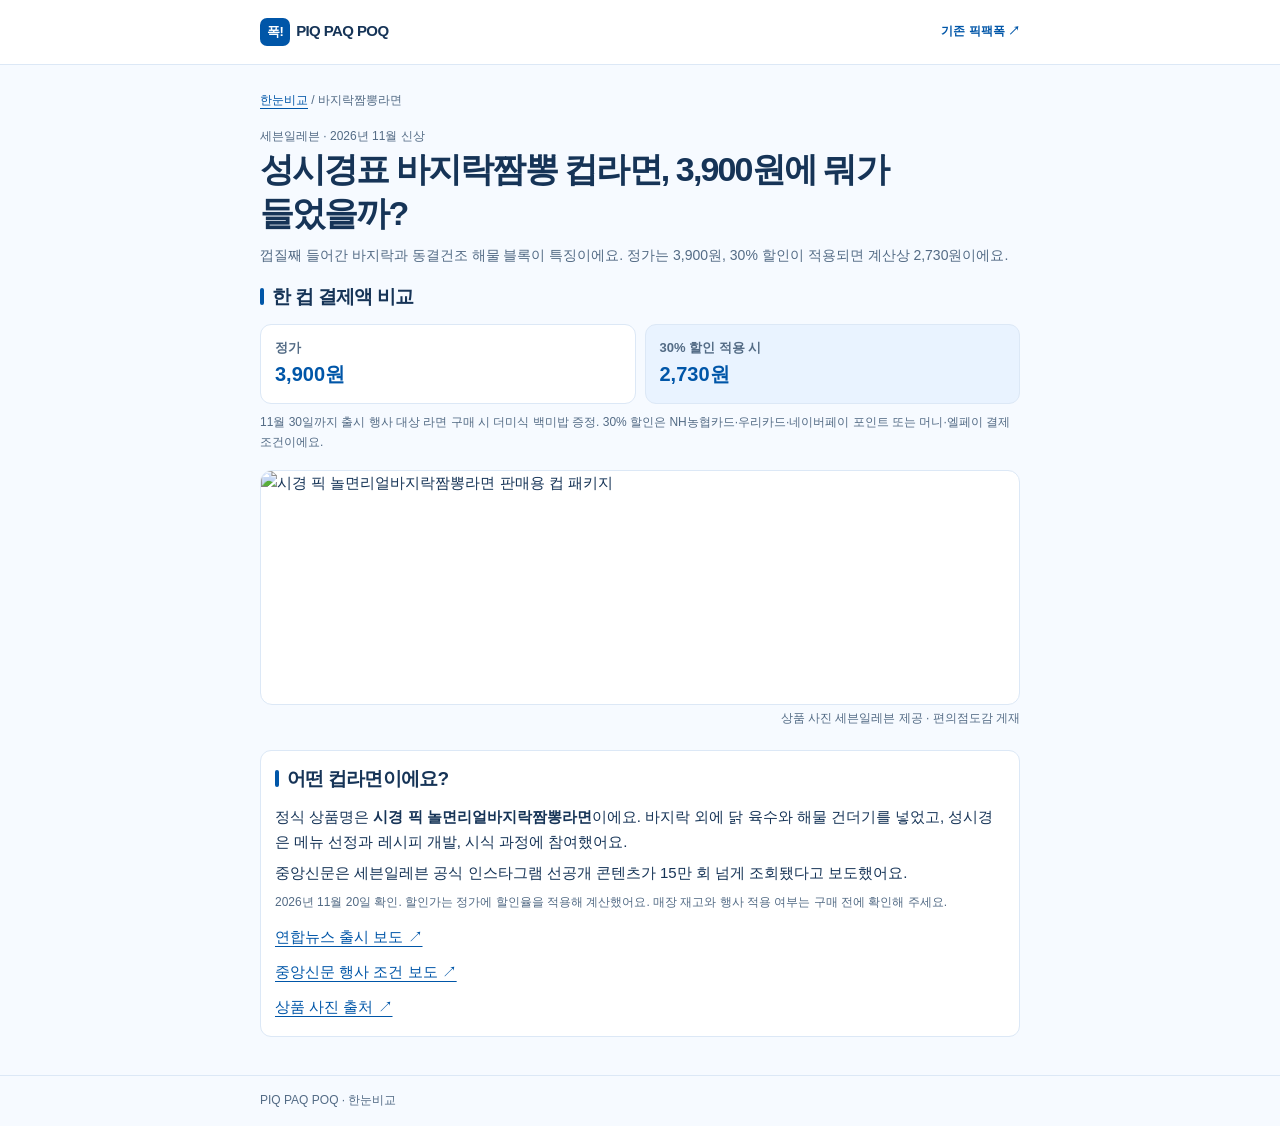
==== compare/seven-eleven-sikyung-clam-ramen/index.html @ 1eae4dd6 "Add files via upload" ====
<!doctype html>
<html lang="ko">
<head>
  <meta charset="utf-8">
  <meta name="viewport" content="width=device-width, initial-scale=1">
  <meta name="description" content="세븐일레븐 시경 픽 바지락짬뽕라면의 건더기 구성, 정가, 행사 결제액과 결제 조건을 비교했어요.">
  <title>성시경 바지락짬뽕라면 가격·행사 비교 | 픽팩폭 한눈비교</title>
  <link rel="stylesheet" href="../../assets/site.css">
</head>
<body>
  <header class="site-header">
    <div class="wrap header-inner">
      <a class="brand" href="../../"><span class="brand-mark" aria-hidden="true">폭!</span>PIQ PAQ POQ</a>
      <a class="back" href="https://piqpaqpoq.github.io/piqpaqpoq/">기존 픽팩폭 ↗</a>
    </div>
  </header>
  <main class="wrap">
    <nav class="crumb" aria-label="현재 위치"><a href="../../">한눈비교</a> / 바지락짬뽕라면</nav>
    <article class="ramen-compare">
      <p class="kicker">세븐일레븐 · 2026년 11월 신상</p>
      <h1>성시경표 바지락짬뽕 컵라면, 3,900원에 뭐가 들었을까?</h1>
      <p class="detail-intro">껍질째 들어간 바지락과 동결건조 해물 블록이 특징이에요. 정가는 3,900원, 30% 할인이 적용되면 계산상 2,730원이에요.</p>
      <section aria-labelledby="price-title">
        <h2 class="section-heading" id="price-title">한 컵 결제액 비교</h2>
        <div class="product-list ramen-prices">
          <div class="product"><h3>정가</h3><p><strong>3,900원</strong></p></div>
          <div class="product"><h3>30% 할인 적용 시</h3><p><strong>2,730원</strong></p></div>
        </div>
        <p class="note ramen-note">11월 30일까지 출시 행사 대상 라면 구매 시 더미식 백미밥 증정. 30% 할인은 NH농협카드·우리카드·네이버페이 포인트 또는 머니·엘페이 결제 조건이에요.</p>
      </section>
      <figure>
        <img class="ramen-image" src="https://pyeondogam.com/img/p/1730.webp" width="900" height="900" alt="시경 픽 놀면리얼바지락짬뽕라면 판매용 컵 패키지">
        <figcaption>상품 사진 세븐일레븐 제공 · 편의점도감 게재</figcaption>
      </figure>
      <section class="notes" aria-labelledby="product-title">
        <h2 class="section-heading" id="product-title">어떤 컵라면이에요?</h2>
        <p>정식 상품명은 <strong>시경 픽 놀면리얼바지락짬뽕라면</strong>이에요. 바지락 외에 닭 육수와 해물 건더기를 넣었고, 성시경은 메뉴 선정과 레시피 개발, 시식 과정에 참여했어요.</p>
        <p>중앙신문은 세븐일레븐 공식 인스타그램 선공개 콘텐츠가 15만 회 넘게 조회됐다고 보도했어요.</p>
        <p class="note">2026년 11월 20일 확인. 할인가는 정가에 할인율을 적용해 계산했어요. 매장 재고와 행사 적용 여부는 구매 전에 확인해 주세요.</p>
        <p><a href="https://www.yna.co.kr/view/AKR20261120024400030">연합뉴스 출시 보도 ↗</a><br>
        <a href="https://www.jasm.co.kr/news/view/325911">중앙신문 행사 조건 보도 ↗</a><br>
        <a href="https://pyeondogam.com/p/1730/">상품 사진 출처 ↗</a></p>
      </section>
    </article>
  </main>
  <footer><div class="wrap">PIQ PAQ POQ · 한눈비교</div></footer>
</body>
</html>
---- assets/site.css ----
:root {
  --blue: #0056a8;
  --bg: #f6faff;
  --ink: #163457;
  --muted: #536b85;
  --line: #dce8f6;
  --wash: #e9f3ff;
}
* { box-sizing: border-box; }
body { margin: 0; background: var(--bg); color: var(--ink); font: 15px/1.65 "Noto Sans CJK KR", "Apple SD Gothic Neo", "Malgun Gothic", sans-serif; }
a { color: var(--blue); text-underline-offset: 4px; }
a:focus-visible { outline: 3px solid var(--blue); outline-offset: 4px; }
img { display: block; max-width: 100%; }
h1, h2, h3, p, figure { margin: 0; }
.wrap { width: min(100% - 36px, 760px); margin-inline: auto; }
.site-header { background: white; border-bottom: 1px solid var(--line); }
.header-inner { display: flex; align-items: center; justify-content: space-between; gap: 12px; min-height: 64px; }
.brand, .back, .card { text-decoration: none; }
.brand { color: var(--ink); font-weight: 800; letter-spacing: -.04em; white-space: nowrap; }
.brand-mark { display: inline-block; background: var(--blue); color: white; padding: 3px 7px; border-radius: 7px; margin-right: 6px; font-size: 13px; }
.back { font-size: 12px; font-weight: 700; white-space: nowrap; padding-block: 10px; }
main { padding-block: 26px 38px; }
.hero { background: var(--wash); border: 1px solid var(--line); border-radius: 14px; padding: 22px 20px; margin-bottom: 27px; }
h1 { font-size: clamp(24px, 5.7vw, 34px); line-height: 1.32; letter-spacing: -.055em; }
.hero p { margin-top: 9px; color: var(--muted); font-size: 14px; }
.section-heading { font-size: 19px; margin-bottom: 11px; letter-spacing: -.04em; }
.section-heading::before { content: ""; display: inline-block; width: 4px; height: 17px; margin-right: 8px; border-radius: 4px; background: var(--blue); vertical-align: -2px; }
.card { display: grid; grid-template-columns: 104px minmax(0, 1fr); align-items: center; gap: 13px; padding: 11px; background: white; color: var(--ink); border: 1px solid #c9dff3; border-radius: 13px; }
.card:hover { border-color: var(--blue); }
.card img { width: 104px; height: 104px; object-fit: cover; object-position: 50% 64%; border-radius: 8px; background: var(--wash); }
.card h3 { font-size: 17px; line-height: 1.45; margin: 4px 0 7px; letter-spacing: -.035em; word-break: keep-all; }
.kicker, .crumb, figcaption, .note { color: var(--muted); font-size: 12px; }
.card-link { color: var(--blue); font-size: 13px; font-weight: 700; }
.crumb { margin-bottom: 16px; }
.detail-intro { color: var(--muted); margin: 8px 0 14px; font-size: 14px; }
article figure { margin-top: 17px; }
.detail-image { width: 100%; height: 184px; object-fit: cover; object-position: 50% 67%; border-radius: 12px; background: var(--wash); }
figcaption { text-align: right; margin-top: 4px; }
.price { display: flex; align-items: baseline; flex-wrap: wrap; gap: 4px 10px; color: var(--blue); font-size: 13px; font-weight: 700; background: var(--wash); border-radius: 9px; padding: 8px 14px; margin: 12px 0 15px; }
.price strong { font-size: 19px; }
.product-list { display: grid; gap: 9px; }
.product, .notes { background: white; border: 1px solid var(--line); border-radius: 11px; padding: 12px 14px; }
.product h3 { font-size: 17px; }
.product p { font-size: 14px; }
.product .note { margin-top: 4px; font-size: 12px; }
.notes { margin-top: 21px; }
.notes p + p { margin-top: 7px; }
.notes a { display: inline-block; padding-block: 5px; }
footer { border-top: 1px solid var(--line); padding: 15px 0; font-size: 12px; color: var(--muted); }
@media (min-width: 620px) {
  .product-list { grid-template-columns: repeat(2, minmax(0, 1fr)); }
  .card { grid-template-columns: 154px minmax(0, 1fr); }
  .card img { width: 154px; height: 154px; }
  .detail-image { height: clamp(290px, 42vw, 380px); }
}

.card + .card { margin-top: 10px; }
.ramen-compare h1, .ramen-compare .detail-intro { word-break: keep-all; }
.ramen-prices { grid-template-columns: repeat(2, minmax(0, 1fr)); }
.ramen-prices .product:last-child { background: var(--wash); }
.ramen-prices h3 { color: var(--muted); font-size: 13px; }
.ramen-prices strong { color: var(--blue); font-size: 20px; }
.ramen-note { margin-top: 9px; }
.ramen-image { width: 100%; height: 235px; object-fit: contain; background: white; border: 1px solid var(--line); border-radius: 12px; }
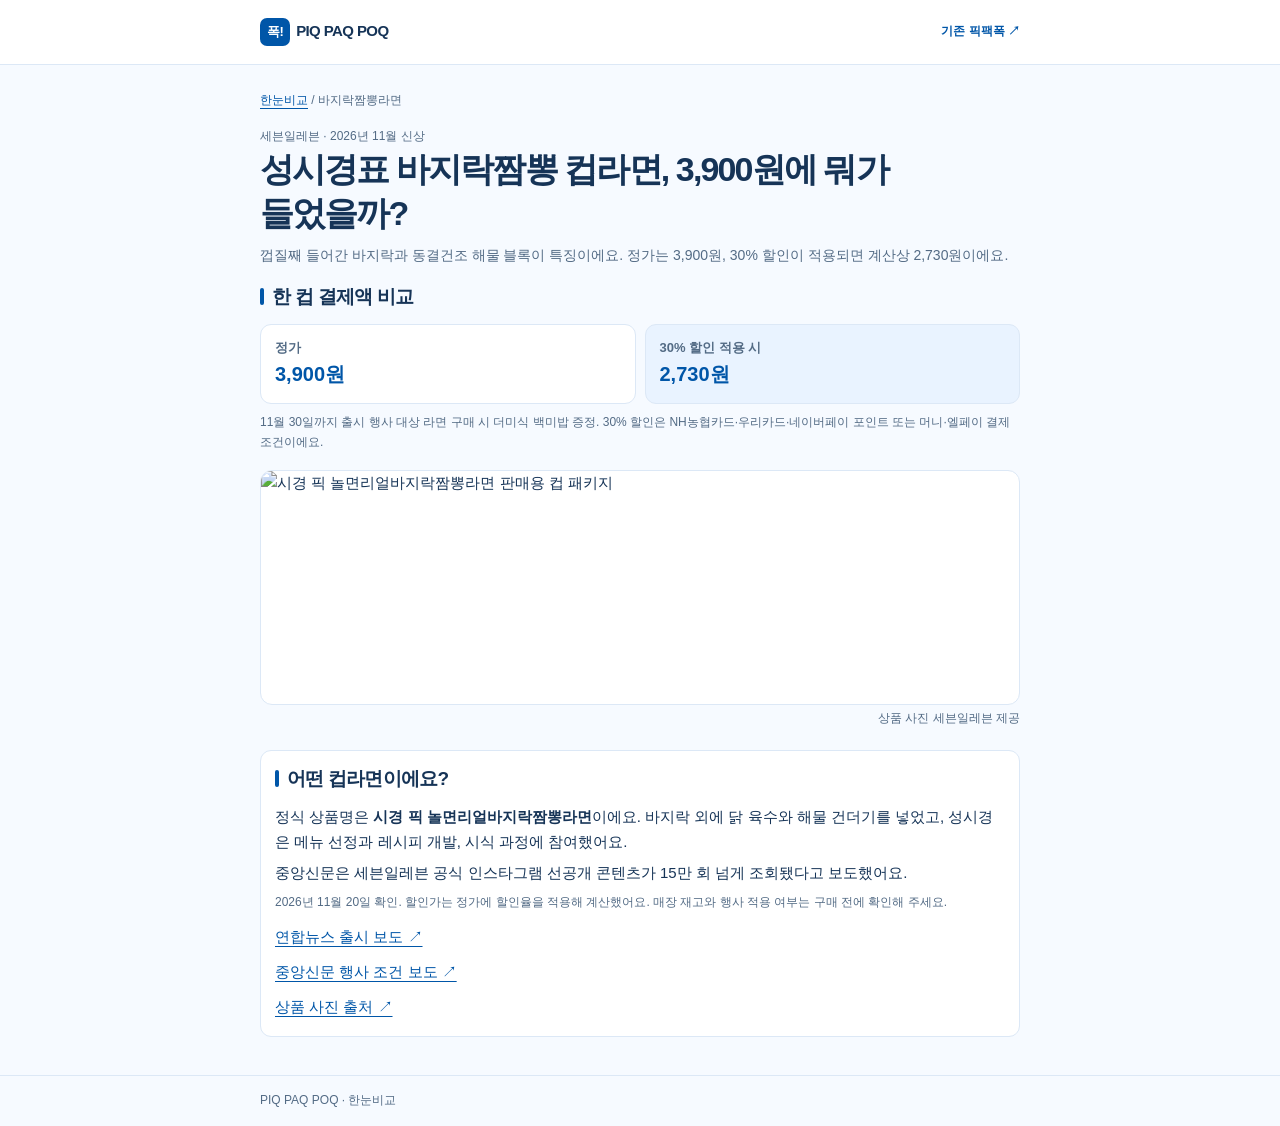
==== commit 6e2bb38a: "Add files via upload" ====
--- a/compare/seven-eleven-sikyung-clam-ramen/index.html
+++ b/compare/seven-eleven-sikyung-clam-ramen/index.html
@@ -30,7 +30,7 @@
       </section>
       <figure>
         <img class="ramen-image" src="https://pyeondogam.com/img/p/1730.webp" width="900" height="900" alt="시경 픽 놀면리얼바지락짬뽕라면 판매용 컵 패키지">
-        <figcaption>상품 사진 세븐일레븐 제공 · 편의점도감 게재</figcaption>
+        <figcaption>상품 사진 세븐일레븐 제공</figcaption>
       </figure>
       <section class="notes" aria-labelledby="product-title">
         <h2 class="section-heading" id="product-title">어떤 컵라면이에요?</h2>
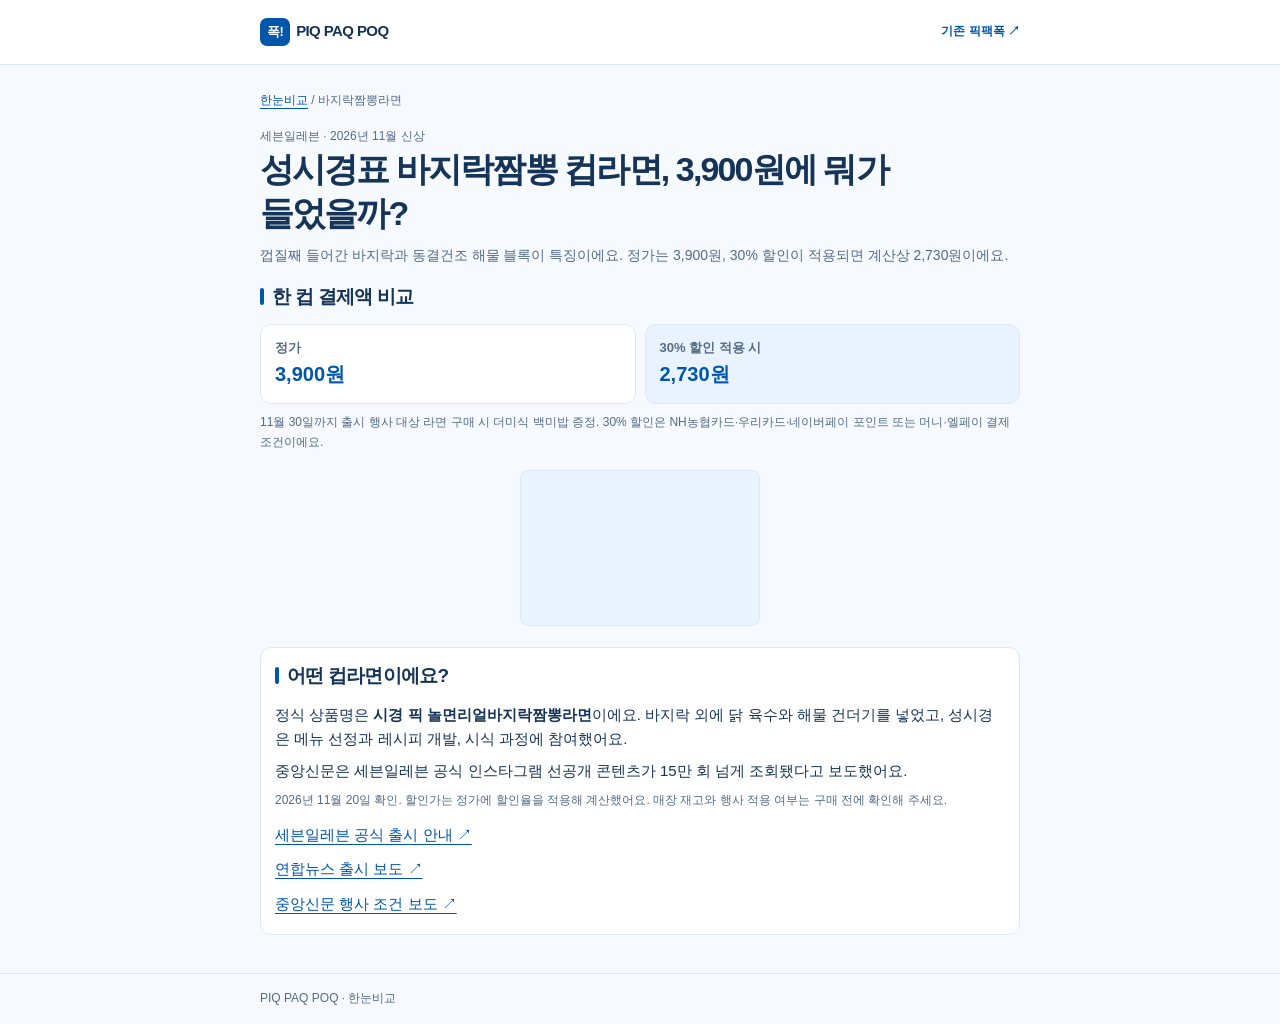
==== commit 206404e8: "Add files via upload" ====
--- a/compare/seven-eleven-sikyung-clam-ramen/index.html
+++ b/compare/seven-eleven-sikyung-clam-ramen/index.html
@@ -28,18 +28,17 @@
         </div>
         <p class="note ramen-note">11월 30일까지 출시 행사 대상 라면 구매 시 더미식 백미밥 증정. 30% 할인은 NH농협카드·우리카드·네이버페이 포인트 또는 머니·엘페이 결제 조건이에요.</p>
       </section>
-      <figure>
-        <img class="ramen-image" src="https://pyeondogam.com/img/p/1730.webp" width="900" height="900" alt="시경 픽 놀면리얼바지락짬뽕라면 판매용 컵 패키지">
-        <figcaption>상품 사진 세븐일레븐 제공</figcaption>
+      <figure class="ramen-photo ramen-photo-detail">
+        <img src="https://www.7-eleven.co.kr/upload/event/20261118175341324r603.png" width="625" height="467" alt="세븐일레븐 놀면리얼바지락짬뽕라면 판매용 컵 패키지">
       </figure>
       <section class="notes" aria-labelledby="product-title">
         <h2 class="section-heading" id="product-title">어떤 컵라면이에요?</h2>
         <p>정식 상품명은 <strong>시경 픽 놀면리얼바지락짬뽕라면</strong>이에요. 바지락 외에 닭 육수와 해물 건더기를 넣었고, 성시경은 메뉴 선정과 레시피 개발, 시식 과정에 참여했어요.</p>
         <p>중앙신문은 세븐일레븐 공식 인스타그램 선공개 콘텐츠가 15만 회 넘게 조회됐다고 보도했어요.</p>
         <p class="note">2026년 11월 20일 확인. 할인가는 정가에 할인율을 적용해 계산했어요. 매장 재고와 행사 적용 여부는 구매 전에 확인해 주세요.</p>
-        <p><a href="https://www.yna.co.kr/view/AKR20261120024400030">연합뉴스 출시 보도 ↗</a><br>
-        <a href="https://www.jasm.co.kr/news/view/325911">중앙신문 행사 조건 보도 ↗</a><br>
-        <a href="https://pyeondogam.com/p/1730/">상품 사진 출처 ↗</a></p>
+        <p><a href="https://www.7-eleven.co.kr/event/eventView.asp?seqNo=1370">세븐일레븐 공식 출시 안내 ↗</a><br>
+        <a href="https://www.yna.co.kr/view/AKR20261120024400030">연합뉴스 출시 보도 ↗</a><br>
+        <a href="https://www.jasm.co.kr/news/view/325911">중앙신문 행사 조건 보도 ↗</a></p>
       </section>
     </article>
   </main>
--- a/assets/site.css
+++ b/assets/site.css
@@ -61,4 +61,9 @@
 .ramen-prices h3 { color: var(--muted); font-size: 13px; }
 .ramen-prices strong { color: var(--blue); font-size: 20px; }
 .ramen-note { margin-top: 9px; }
-.ramen-image { width: 100%; height: 235px; object-fit: contain; background: white; border: 1px solid var(--line); border-radius: 12px; }
+/* Frame the product area of the original 625 × 467 release banner. */
+.ramen-photo { display: block; position: relative; overflow: hidden; border-radius: 8px; background: var(--wash); }
+.ramen-photo img, .card .ramen-photo img { position: absolute; width: 339.67%; max-width: none; height: auto; top: -161.67%; left: -119.57%; border-radius: 0; }
+.ramen-photo-thumb { width: 104px; height: 67.83px; }
+article .ramen-photo-detail { width: 240px; height: 156.52px; max-width: 100%; margin-inline: auto; border: 1px solid var(--line); }
+@media (min-width: 620px) { .ramen-photo-thumb { width: 154px; height: 100.43px; } }
